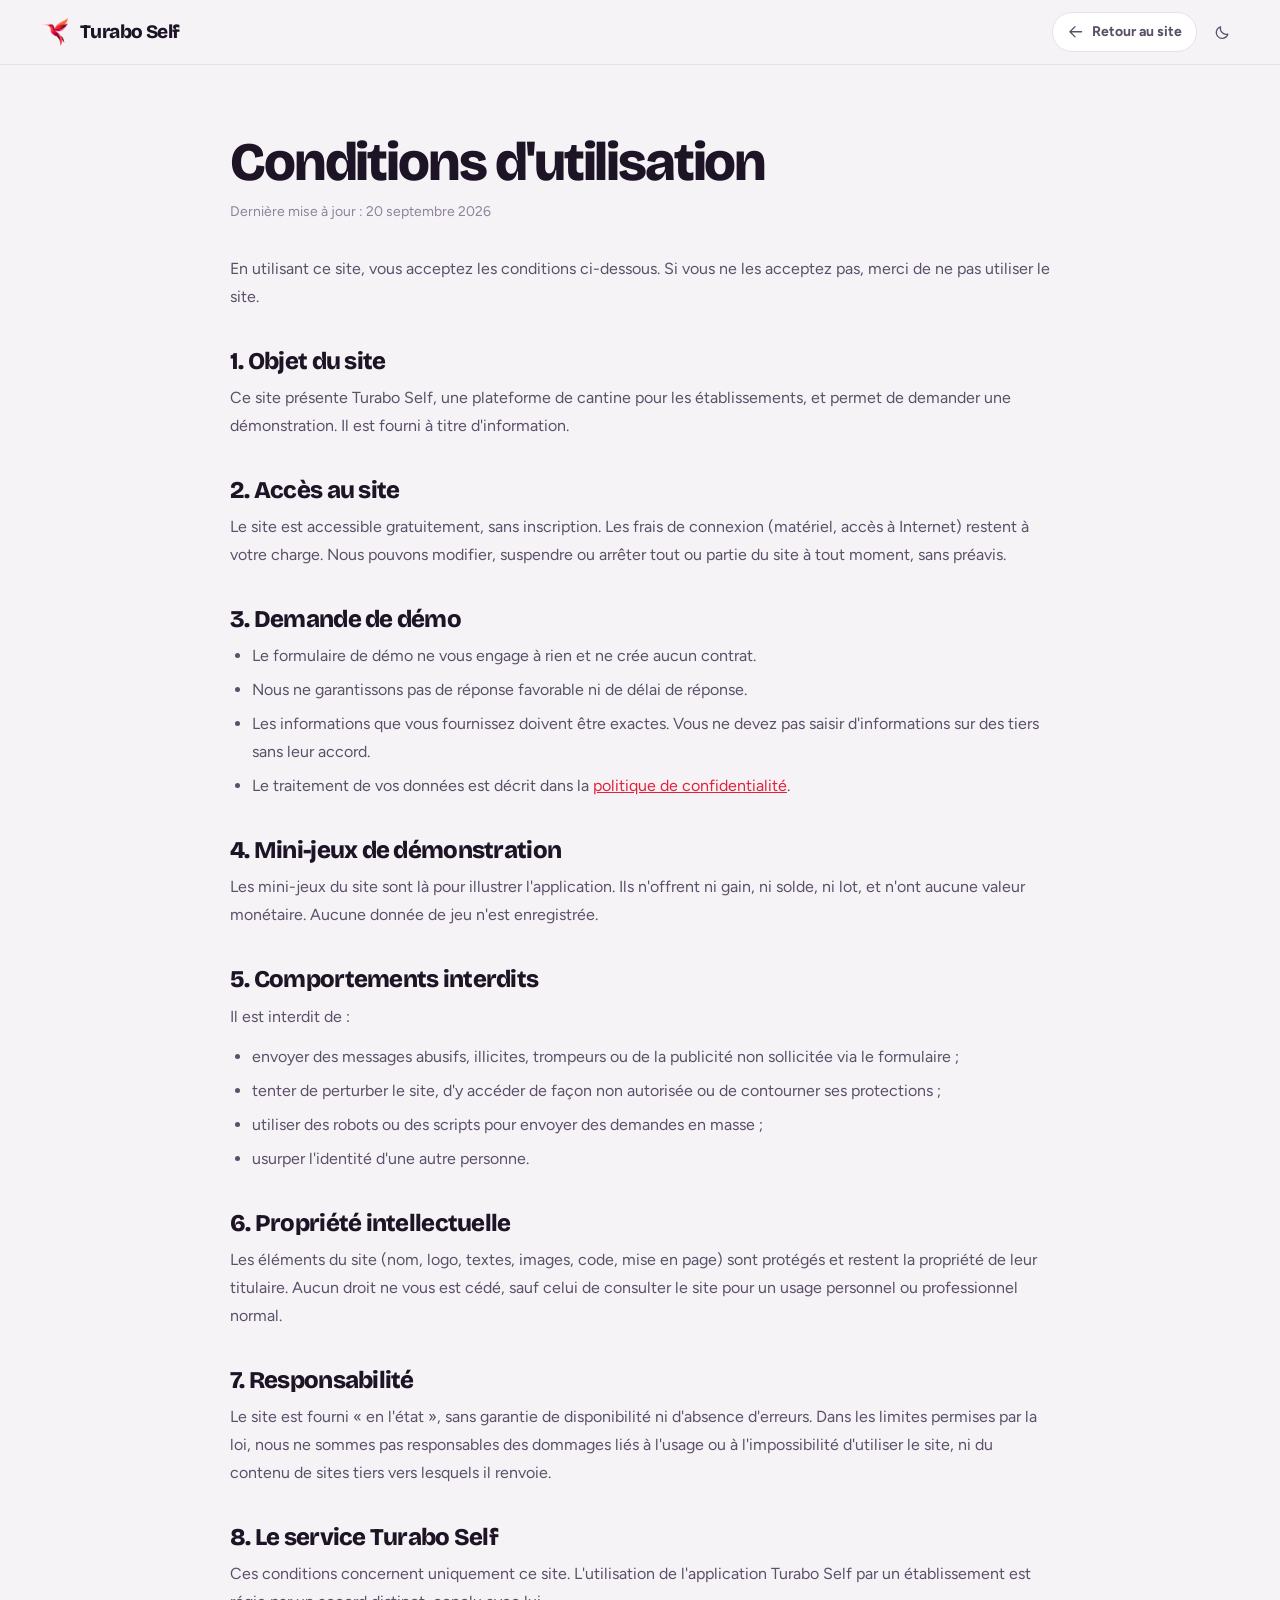
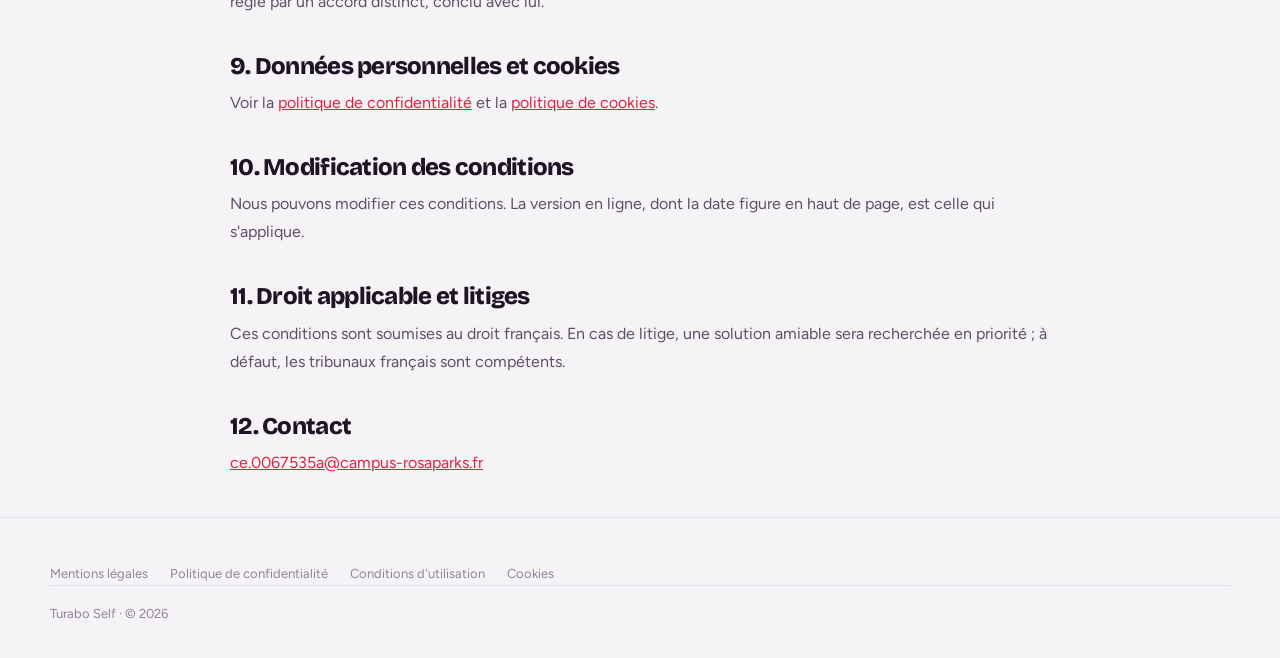
==== conditions.html @ 1bed04ee "Add files via upload" ====
<!DOCTYPE html>
<html lang="fr">
<head>
  <meta charset="UTF-8" />
  <meta name="viewport" content="width=device-width, initial-scale=1.0" />
  <title>Conditions d'utilisation — Turabo Self</title>
  <meta name="description" content="Conditions d'utilisation du site Turabo Self." />
  <meta name="robots" content="noindex,follow" />
  <link rel="icon" href="favicon.ico" sizes="any" />
  <link rel="icon" type="image/png" sizes="32x32" href="icon-32.png" />
  <link rel="apple-touch-icon" sizes="180x180" href="apple-touch-icon.png" />
  <link rel="stylesheet" href="style.css" />
  <script>try{if(localStorage.getItem("turabo-site-theme")==="dark")document.documentElement.setAttribute("data-theme","dark")}catch(e){}</script>
</head>
<body>
<svg width="0" height="0" style="position:absolute" aria-hidden="true"><defs>
  <symbol id="i-arrow" viewBox="0 0 24 24"><path d="M4 12h16M13 5l7 7-7 7"/></symbol>
  <symbol id="i-sun" viewBox="0 0 24 24"><circle cx="12" cy="12" r="4"/><path d="M12 2.5v2.2M12 19.3v2.2M4.9 4.9l1.6 1.6M17.5 17.5l1.6 1.6M2.5 12h2.2M19.3 12h2.2M4.9 19.1l1.6-1.6M17.5 6.5l1.6-1.6"/></symbol>
  <symbol id="i-moon" viewBox="0 0 24 24"><path d="M20 14.5A8.5 8.5 0 0 1 9.5 4a8.5 8.5 0 1 0 10.5 10.5Z"/></symbol>
</defs></svg>
<header class="legal-nav">
  <a class="nav-brand" href="index.html" aria-label="Turabo Self"><img src="logo.png" alt="" width="30" height="30" /><span>Turabo Self</span></a>
  <div class="nav-tools">
    <a class="back" href="index.html"><svg class="ic"><use href="#i-arrow"/></svg>Retour au site</a>
    <button class="icon-btn" id="theme" type="button" aria-label="Thème"><svg class="ic"><use href="#i-moon"/></svg></button>
  </div>
</header>
<main class="legal">
<h1>Conditions d'utilisation</h1>
<p class="upd">Dernière mise à jour : 20 septembre 2026</p>

<p>En utilisant ce site, vous acceptez les conditions ci-dessous. Si vous ne les acceptez pas, merci de ne pas utiliser le site.</p>

<h2>1. Objet du site</h2>
<p>Ce site présente Turabo Self, une plateforme de cantine pour les établissements, et permet de demander une démonstration. Il est fourni à titre d'information.</p>

<h2>2. Accès au site</h2>
<p>Le site est accessible gratuitement, sans inscription. Les frais de connexion (matériel, accès à Internet) restent à votre charge. Nous pouvons modifier, suspendre ou arrêter tout ou partie du site à tout moment, sans préavis.</p>

<h2>3. Demande de démo</h2>
<ul>
  <li>Le formulaire de démo ne vous engage à rien et ne crée aucun contrat.</li>
  <li>Nous ne garantissons pas de réponse favorable ni de délai de réponse.</li>
  <li>Les informations que vous fournissez doivent être exactes. Vous ne devez pas saisir d'informations sur des tiers sans leur accord.</li>
  <li>Le traitement de vos données est décrit dans la <a href="confidentialite.html">politique de confidentialité</a>.</li>
</ul>

<h2>4. Mini-jeux de démonstration</h2>
<p>Les mini-jeux du site sont là pour illustrer l'application. Ils n'offrent ni gain, ni solde, ni lot, et n'ont aucune valeur monétaire. Aucune donnée de jeu n'est enregistrée.</p>

<h2>5. Comportements interdits</h2>
<p>Il est interdit de :</p>
<ul>
  <li>envoyer des messages abusifs, illicites, trompeurs ou de la publicité non sollicitée via le formulaire ;</li>
  <li>tenter de perturber le site, d'y accéder de façon non autorisée ou de contourner ses protections ;</li>
  <li>utiliser des robots ou des scripts pour envoyer des demandes en masse ;</li>
  <li>usurper l'identité d'une autre personne.</li>
</ul>

<h2>6. Propriété intellectuelle</h2>
<p>Les éléments du site (nom, logo, textes, images, code, mise en page) sont protégés et restent la propriété de leur titulaire. Aucun droit ne vous est cédé, sauf celui de consulter le site pour un usage personnel ou professionnel normal.</p>

<h2>7. Responsabilité</h2>
<p>Le site est fourni « en l'état », sans garantie de disponibilité ni d'absence d'erreurs. Dans les limites permises par la loi, nous ne sommes pas responsables des dommages liés à l'usage ou à l'impossibilité d'utiliser le site, ni du contenu de sites tiers vers lesquels il renvoie.</p>

<h2>8. Le service Turabo Self</h2>
<p>Ces conditions concernent uniquement ce site. L'utilisation de l'application Turabo Self par un établissement est régie par un accord distinct, conclu avec lui.</p>

<h2>9. Données personnelles et cookies</h2>
<p>Voir la <a href="confidentialite.html">politique de confidentialité</a> et la <a href="cookies.html">politique de cookies</a>.</p>

<h2>10. Modification des conditions</h2>
<p>Nous pouvons modifier ces conditions. La version en ligne, dont la date figure en haut de page, est celle qui s'applique.</p>

<h2>11. Droit applicable et litiges</h2>
<p>Ces conditions sont soumises au droit français. En cas de litige, une solution amiable sera recherchée en priorité ; à défaut, les tribunaux français sont compétents.</p>

<h2>12. Contact</h2>
<p><a href="mailto:ce.0067535a@campus-rosaparks.fr">ce.0067535a@campus-rosaparks.fr</a></p>

</main>
<footer class="footer">
  <div class="wrap">
    <nav class="foot-legal" aria-label="Informations légales">
      <a href="mentions-legales.html">Mentions légales</a>
      <a href="confidentialite.html">Politique de confidentialité</a>
      <a href="conditions.html">Conditions d'utilisation</a>
      <a href="cookies.html">Cookies</a>
    </nav>
    <p class="foot-note">Turabo Self · © 2026</p>
  </div>
</footer>
<script src="legal.js"></script>
</body>
</html>
---- style.css ----
/* Turabo Self — site de présentation.
   Même univers que l'application : colibri, plumes translucides, cartes « plume ». */
@import url('https://fonts.googleapis.com/css2?family=Bricolage+Grotesque:opsz,wght@12..96,500;12..96,700;12..96,800&family=Figtree:wght@400;500;600;700&display=swap');

:root {
  color-scheme: light;
  --bg: #F6F3F7; --surface: #FFFFFF; --surface-2: #FAF6FB;
  --ink: #1D1426; --ink-2: #5B5068; --muted: #8E839B; --line: #E7E0EC;
  --primary: #E4213B; --primary-soft: rgba(228, 33, 59, .09); --primary-glow: rgba(228, 33, 59, .28); --coral: #FF7A59;
  --mint: #0C8F76;
  --wing: linear-gradient(135deg, #FF7A59 0%, #E4213B 58%, #B3132B 100%);
  --shadow-sm: 0 1px 2px rgba(40, 20, 60, .06), 0 6px 18px rgba(40, 20, 60, .07);
  --shadow-md: 0 14px 36px rgba(40, 20, 60, .13);
  --shadow-lg: 0 30px 70px rgba(60, 20, 50, .24);
  --leaf: 30px 9px 30px 9px;
  --f-display: 'Bricolage Grotesque', 'Figtree', system-ui, sans-serif;
  --f-body: 'Figtree', system-ui, -apple-system, 'Segoe UI', sans-serif;
  --ease: cubic-bezier(.2, .9, .25, 1); --spring: cubic-bezier(.3, 1.4, .5, 1);
}
:root[data-theme="dark"] {
  color-scheme: dark;
  --bg: #130E19; --surface: #1D1626; --surface-2: #251C30;
  --ink: #F5EFF8; --ink-2: #C4B6D0; --muted: #8B7D99; --line: #33283F;
  --primary: #FF4761; --primary-soft: rgba(255, 71, 97, .14); --primary-glow: rgba(255, 71, 97, .38);
  --mint: #3DDBB8;
  --shadow-sm: 0 1px 2px rgba(0, 0, 0, .4), 0 6px 18px rgba(0, 0, 0, .3);
  --shadow-md: 0 14px 36px rgba(0, 0, 0, .45); --shadow-lg: 0 30px 70px rgba(0, 0, 0, .6);
}

* { box-sizing: border-box; }
html { scroll-behavior: smooth; scroll-padding-top: 90px; }
body { margin: 0; font-family: var(--f-body); color: var(--ink); background: var(--bg); line-height: 1.6; -webkit-font-smoothing: antialiased; overflow-x: hidden; transition: background .3s, color .3s; }
h1, h2, h3 { font-family: var(--f-display); margin: 0; letter-spacing: -0.03em; line-height: 1.05; }
p { margin: 0; }
a { color: inherit; text-decoration: none; }
img { max-width: 100%; display: block; }
ul, ol { list-style: none; margin: 0; padding: 0; }
button { font-family: inherit; }
:focus-visible { outline: 2px solid var(--primary); outline-offset: 3px; }
.ic { width: 1.25em; height: 1.25em; fill: none; stroke: currentColor; stroke-width: 1.8; stroke-linecap: round; stroke-linejoin: round; flex: none; }
.wrap { width: min(1180px, 100% - 40px); margin-inline: auto; }
::selection { background: var(--primary-soft); }

/* Boutons */
.btn { display: inline-flex; align-items: center; justify-content: center; gap: 9px; border: 1px solid transparent; border-radius: 999px; padding: 12px 22px; font-weight: 700; font-size: 15px; cursor: pointer; transition: transform .2s var(--ease), box-shadow .2s, background .2s; }
.btn:active { transform: scale(.96); }
.btn-primary { background: var(--wing); color: #fff; box-shadow: 0 8px 22px var(--primary-glow); }
.btn-primary:hover { transform: translateY(-2px); box-shadow: 0 14px 30px var(--primary-glow); }
.btn-primary .ic, .btn-light .ic { transition: transform .25s var(--ease); }
.btn-primary:hover .ic, .btn-light:hover .ic { transform: translateX(4px); }
.btn-ghost { background: var(--surface); border-color: var(--line); color: var(--ink); }
.btn-ghost:hover { border-color: var(--primary); color: var(--primary); transform: translateY(-2px); }
.btn-light { background: #fff; color: #B3132B; box-shadow: 0 10px 26px rgba(0, 0, 0, .2); }
.btn-light:hover { transform: translateY(-2px); }
.btn-sm { padding: 9px 16px; font-size: 13.5px; } .btn-lg { padding: 15px 28px; font-size: 16px; }
.icon-btn { background: none; border: none; cursor: pointer; padding: 9px; border-radius: 14px; color: var(--ink-2); display: inline-grid; place-items: center; transition: background .15s, color .15s, transform .2s var(--ease); }
.icon-btn:hover { background: var(--primary-soft); color: var(--primary); }
.icon-btn:active { transform: scale(.9); }

/* Bouton de langue */
.lang-switch { position: relative; display: inline-grid; grid-template-columns: 1fr 1fr; background: var(--surface); border: 1px solid var(--line); border-radius: 999px; padding: 3px; }
.lang-switch button { position: relative; z-index: 1; background: none; border: none; cursor: pointer; padding: 6px 13px; border-radius: 999px; font-weight: 800; font-size: 12px; letter-spacing: .04em; color: var(--ink-2); transition: color .25s; }
.lang-switch button[aria-pressed="true"] { color: #fff; }
.lang-ink { position: absolute; top: 3px; bottom: 3px; left: 3px; width: calc(50% - 3px); border-radius: 999px; background: var(--wing); box-shadow: 0 3px 10px var(--primary-glow); transition: transform .4s var(--spring); }
.lang-switch[data-cur="en"] .lang-ink { transform: translateX(100%); }

/* Navigation */
.nav { position: fixed; z-index: 100; top: 14px; left: 50%; transform: translateX(-50%); width: min(1180px, 100% - 24px); display: flex; align-items: center; justify-content: space-between; gap: 14px; padding: 8px 10px 8px 16px; border-radius: 999px; background: color-mix(in srgb, var(--surface) 78%, transparent); backdrop-filter: blur(16px); -webkit-backdrop-filter: blur(16px); border: 1px solid var(--line); box-shadow: var(--shadow-sm); transition: box-shadow .3s, background .3s; }
.nav.scrolled { box-shadow: var(--shadow-md); background: color-mix(in srgb, var(--surface) 92%, transparent); }
.nav-brand { white-space: nowrap; display: flex; align-items: center; gap: 10px; font-family: var(--f-display); font-weight: 800; font-size: 19px; letter-spacing: -0.03em; }
.nav-brand img { transition: transform .5s var(--spring); }
.nav-brand:hover img { transform: rotate(-12deg) scale(1.1); }
.nav-links { display: flex; gap: 4px; }
.nav-links a { padding: 8px 14px; border-radius: 999px; font-weight: 600; font-size: 14px; color: var(--ink-2); transition: background .2s, color .2s; }
.nav-links a:hover, .nav-links a.on { background: var(--primary-soft); color: var(--primary); }
.nav-tools { display: flex; align-items: center; gap: 8px; }
.burger { display: none; width: 40px; height: 40px; position: relative; }
.burger span { position: absolute; left: 11px; right: 11px; height: 2px; border-radius: 2px; background: currentColor; transition: transform .3s var(--ease), top .3s; }
.burger span:first-child { top: 16px; } .burger span:last-child { top: 23px; }
.burger[aria-expanded="true"] span:first-child { top: 19px; transform: rotate(45deg); }
.burger[aria-expanded="true"] span:last-child { top: 19px; transform: rotate(-45deg); }

/* Décor : plumes qui dérivent */
.bg { position: absolute; inset: 0; overflow: hidden; pointer-events: none; }
.facet { position: absolute; border-radius: 100% 0 100% 0; opacity: .5; mix-blend-mode: multiply; background: linear-gradient(135deg, var(--c1), var(--c2)); translate: calc(var(--mx, 0) * var(--px, 10) * 1px) calc(var(--my, 0) * var(--py, 10) * 1px); transition: translate .8s var(--ease); animation: drift var(--t, 16s) ease-in-out infinite alternate; }
:root[data-theme="dark"] .facet { mix-blend-mode: screen; opacity: .2; }
.f1 { --c1: #FF9E8A; --c2: #FF5A5A; --px: -26; --py: -14; --t: 17s; width: 46vmax; height: 22vmax; left: -10vmax; top: -6vmax; rotate: 18deg; }
.f2 { --c1: #FFC2B8; --c2: #FF7A59; --px: 34; --py: 18; --t: 21s; width: 36vmax; height: 16vmax; right: -4vmax; top: 6vmax; rotate: -28deg; }
.f3 { --c1: #FF6B7F; --c2: #E4213B; --px: -18; --py: 26; --t: 14s; width: 32vmax; height: 14vmax; left: 8vmax; bottom: -6vmax; rotate: -12deg; }
.f4 { --c1: #E7B8F5; --c2: #FF9E8A; --px: 22; --py: -22; --t: 19s; width: 28vmax; height: 13vmax; right: -6vmax; bottom: 2vmax; rotate: 32deg; }
@keyframes drift { from { transform: translate(0, 0) scale(1); } to { transform: translate(3vmax, -2vmax) scale(1.08); } }

/* Accueil */
.hero { position: relative; min-height: 100vh; min-height: 100dvh; display: flex; align-items: center; padding: 110px 0 70px; background: linear-gradient(120deg, #FFE1DC 0%, #FFF4F1 42%, #F1E4F8 100%); overflow: hidden; }
:root[data-theme="dark"] .hero { background: linear-gradient(120deg, #2C1022 0%, #1B1126 55%, #150F22 100%); }
.hero-grid { position: relative; display: grid; grid-template-columns: minmax(0, 1.05fr) minmax(0, .95fr); align-items: center; gap: 30px; }
.pill { display: inline-flex; align-items: center; gap: 8px; padding: 7px 15px 7px 12px; border-radius: 999px; background: var(--surface); border: 1px solid var(--line); font-weight: 700; font-size: 13px; color: var(--primary); box-shadow: var(--shadow-sm); animation: rise .8s .1s var(--ease) both; }
.hero-title { font-size: clamp(44px, 6.4vw, 100px); font-weight: 800; letter-spacing: -0.05em; line-height: .93; margin: 22px 0 22px; }
.hero-title .line { display: block; overflow: hidden; padding-bottom: .08em; }
.hero-title .line > span { display: inline-block; animation: up 1s var(--ease) both; }
.hero-title .line:nth-child(1) > span { animation-delay: .25s; } .hero-title .line:nth-child(2) > span { animation-delay: .4s; background: var(--wing); -webkit-background-clip: text; background-clip: text; color: transparent; }
@keyframes up { from { transform: translateY(112%) rotate(4deg); } to { transform: none; } }
.hero-lead { max-width: 34em; font-size: clamp(16px, 1.5vw, 19px); color: var(--ink-2); animation: rise .8s .7s var(--ease) both; }
.hero-cta { display: flex; flex-wrap: wrap; gap: 12px; margin-top: 30px; animation: rise .8s .85s var(--ease) both; }
.hero-chips { display: flex; flex-wrap: wrap; gap: 10px 20px; margin-top: 30px; font-size: 13.5px; font-weight: 600; color: var(--ink-2); animation: rise .8s 1s var(--ease) both; }
.hero-chips li { display: inline-flex; align-items: center; gap: 8px; } .hero-chips .ic { color: var(--primary); }
@keyframes rise { from { opacity: 0; transform: translateY(18px); } to { opacity: 1; transform: none; } }

.hero-art { position: relative; aspect-ratio: 1; width: min(100%, 620px); justify-self: center; }
.birdbox { position: absolute; inset: 0; cursor: pointer; }
.par { position: absolute; inset: 0; translate: calc(var(--mx, 0) * 26px) calc(var(--my, 0) * 20px); rotate: calc(var(--mx, 0) * 4deg); transition: translate .28s ease-out, rotate .28s ease-out; }
.par.ghost { opacity: .2; filter: blur(1.5px); } .par.g1 { scale: 1.05; transition-duration: .7s; } .par.g2 { scale: 1.11; transition-duration: 1.2s; opacity: .12; filter: blur(3px); }
.par img { width: 100%; height: 100%; object-fit: contain; user-select: none; animation: birdIn 1.1s .2s var(--ease) both, hover 6s 1.4s ease-in-out infinite; }
.par.g1 img { animation-delay: .32s, 1.5s; } .par.g2 img { animation-delay: .44s, 1.6s; }
.birdbox.flap { animation: flap .8s var(--spring); }
:root[data-theme="dark"] .birdbox::before { content: ""; position: absolute; inset: 0; border-radius: 50%; background: radial-gradient(circle, rgba(255, 110, 120, .3) 0%, rgba(255, 110, 120, .1) 45%, transparent 70%); }
@keyframes birdIn { from { opacity: 0; transform: translate(-14%, 10%) rotate(-10deg) scale(.86); } to { opacity: 1; transform: none; } }
@keyframes hover { 0%, 100% { transform: translateY(0) rotate(0); } 50% { transform: translateY(-2.2%) rotate(-1.6deg); } }
@keyframes flap { 0% { transform: none; } 20% { transform: rotate(-9deg) scale(1.06, .94); } 45% { transform: rotate(6deg) scale(.95, 1.06); } 70% { transform: rotate(-3deg) scale(1.02); } 100% { transform: none; } }

.menu-card { position: absolute; left: -4%; bottom: 3%; width: min(250px, 58%); padding: 18px 20px; background: var(--surface); border: 1px solid var(--line); border-radius: var(--leaf); box-shadow: var(--shadow-lg); rotate: -3deg; animation: cardIn 1s 1s var(--spring) both, floaty 7s 2s ease-in-out infinite; }
@keyframes cardIn { from { opacity: 0; transform: translateY(40px) rotate(6deg); } to { opacity: 1; transform: none; } }
@keyframes floaty { 0%, 100% { translate: 0 0; } 50% { translate: 0 -10px; } }
.mc-head { display: flex; align-items: center; justify-content: space-between; margin-bottom: 8px; }
.mc-tag { font-size: 10.5px; font-weight: 800; text-transform: uppercase; letter-spacing: .06em; color: var(--muted); }
.mc-head b { font-family: var(--f-display); color: var(--primary); }
.mc-row { display: flex; align-items: center; gap: 10px; padding: 7px 0; font-size: 14px; font-weight: 600; border-bottom: 1px dashed var(--line); }
.mc-row .ic { color: var(--coral); }
.mc-foot { display: flex; align-items: center; justify-content: space-between; padding-top: 12px; }
.mc-foot b { font-family: var(--f-display); font-size: 20px; }
.mc-btn { display: inline-flex; align-items: center; gap: 6px; padding: 5px 13px; border: 2px solid var(--primary); color: var(--primary); border-radius: 999px; font-weight: 800; font-size: 12px; transition: transform .2s var(--ease), background .3s, color .3s, border-color .3s; }
.mc-btn .ic { display: none; }
.mc-btn.press { transform: scale(.88); background: var(--primary-soft); }
.mc-btn.done { border-color: var(--mint); color: var(--mint); border-radius: 8px; rotate: 6deg; animation: stamp .55s var(--spring) both; }
.mc-btn.done .ic { display: block; }
@keyframes stamp { from { opacity: .3; scale: 1.9; rotate: -14deg; } to { opacity: 1; scale: 1; rotate: 6deg; } }
.mc-row.in { animation: rowIn .5s var(--ease) both; } .mc-row.out { animation: rowOut .4s var(--ease) both; }
@keyframes rowIn { from { opacity: 0; transform: translateX(-16px); } to { opacity: 1; transform: none; } }
@keyframes rowOut { to { opacity: 0; transform: translateX(16px); } }
.scroll-hint { position: absolute; left: 50%; bottom: 22px; translate: -50% 0; width: 26px; height: 42px; border: 2px solid var(--ink-2); border-radius: 14px; opacity: .55; }
.scroll-hint i { position: absolute; left: 50%; top: 8px; width: 4px; height: 8px; margin-left: -2px; border-radius: 3px; background: var(--ink-2); animation: wheel 1.8s infinite; }
@keyframes wheel { 0% { opacity: 0; transform: translateY(0); } 30% { opacity: 1; } 100% { opacity: 0; transform: translateY(14px); } }

/* Bandeau défilant */
.marquee { overflow: hidden; background: var(--ink); color: var(--bg); padding: 16px 0; transform: rotate(-1deg); margin: -14px -10px 0; position: relative; z-index: 2; }
.marquee-track { display: flex; align-items: center; gap: 34px; width: max-content; animation: scroll 34s linear infinite; }
.marquee-track span { font-family: var(--f-display); font-weight: 800; font-size: clamp(22px, 3vw, 34px); letter-spacing: -0.02em; white-space: nowrap; }
.marquee-track img { width: 26px; height: 26px; }
@keyframes scroll { to { transform: translateX(-50%); } }

/* Sections */
.section { padding: clamp(70px, 10vw, 130px) 0; position: relative; }
.section.tight { padding: clamp(30px, 5vw, 60px) 0; }
.h2 { font-size: clamp(32px, 4.6vw, 58px); font-weight: 800; letter-spacing: -0.04em; }
.head { max-width: 640px; margin: 0 auto clamp(36px, 5vw, 60px); text-align: center; }
.head.left { margin-left: 0; text-align: left; }
.sub { margin-top: 14px; color: var(--ink-2); font-size: 17px; }
.card { background: var(--surface); border: 1px solid var(--line); border-radius: var(--leaf); box-shadow: var(--shadow-sm); padding: 24px; transition: transform .35s var(--spring), box-shadow .35s, border-color .35s; }
.card:hover { transform: translateY(-6px) rotate(-.6deg); box-shadow: var(--shadow-md); border-color: color-mix(in srgb, var(--primary) 40%, var(--line)); }
.card h3 { font-size: 21px; margin: 16px 0 8px; } .card p { color: var(--ink-2); font-size: 15px; }
.tile { width: 54px; height: 54px; display: grid; place-items: center; border-radius: 18px 6px 18px 6px; background: var(--primary-soft); color: var(--primary); transition: transform .4s var(--spring), background .3s, color .3s; }
.tile .ic { width: 26px; height: 26px; }
.card:hover .tile, .step:hover .tile { transform: rotate(-10deg) scale(1.1); background: var(--wing); color: #fff; }

/* Apparition au défilement */
.rv { opacity: 0; transform: translateY(28px); transition: opacity .8s var(--ease) var(--d, 0s), transform .8s var(--ease) var(--d, 0s), box-shadow .35s, border-color .35s; }
.rv.in { opacity: 1; transform: none; }
.card.rv.in:hover { transform: translateY(-6px) rotate(-.6deg); transition-delay: 0s; }

.about-grid { display: grid; grid-template-columns: 1.1fr .9fr; gap: clamp(30px, 6vw, 80px); align-items: center; }
.about-text .big { font-family: var(--f-display); font-size: clamp(20px, 2.3vw, 27px); line-height: 1.35; letter-spacing: -0.02em; margin: 22px 0 18px; }
.about-text p:last-child { color: var(--ink-2); font-size: 17px; }
.values { display: grid; gap: 16px; }
.values .card { display: grid; grid-template-columns: auto 1fr; column-gap: 18px; align-items: center; }
.values .card .tile { grid-row: span 2; } .values .card h3 { margin: 0 0 4px; }

.stats { display: grid; grid-template-columns: repeat(4, 1fr); gap: 16px; }
.stat { padding: 26px 22px; text-align: center; background: var(--surface); border: 1px solid var(--line); border-radius: var(--leaf); box-shadow: var(--shadow-sm); }
.num { display: block; font-family: var(--f-display); font-size: clamp(38px, 5vw, 64px); font-weight: 800; line-height: 1; letter-spacing: -0.04em; background: var(--wing); -webkit-background-clip: text; background-clip: text; color: transparent; }
.stat span { display: block; margin-top: 10px; font-size: 14px; color: var(--ink-2); }

.roles { display: grid; grid-template-columns: repeat(4, 1fr); gap: 16px; }

.how { background: var(--surface); border-block: 1px solid var(--line); }
.steps { display: grid; grid-template-columns: repeat(4, 1fr); gap: 22px; position: relative; counter-reset: s; }
.steps::before { content: ""; position: absolute; left: 6%; right: 6%; top: 34px; border-top: 2px dashed var(--line); }
.step { position: relative; text-align: center; }
.step .tile { margin: 0 auto; width: 68px; height: 68px; position: relative; background: var(--surface); border: 2px solid var(--line); border-radius: 24px 8px 24px 8px; }
.step .n { position: absolute; top: -10px; left: calc(50% + 22px); z-index: 2; width: 26px; height: 26px; display: grid; place-items: center; border-radius: 50%; background: var(--wing); color: #fff; font-weight: 800; font-size: 13px; box-shadow: 0 4px 10px var(--primary-glow); }
.step h3 { font-size: 20px; margin: 18px 0 8px; } .step p { color: var(--ink-2); font-size: 15px; max-width: 24ch; margin-inline: auto; }

.games { display: grid; grid-template-columns: 1.2fr .8fr; gap: 30px; align-items: center; padding: clamp(28px, 5vw, 56px); border-radius: 44px 14px 44px 14px; background: var(--wing); color: #fff; box-shadow: 0 30px 70px var(--primary-glow); position: relative; overflow: hidden; }
.games::after { content: ""; position: absolute; right: -80px; top: -80px; width: 320px; height: 320px; border-radius: 100% 0 100% 0; background: rgba(255, 255, 255, .12); rotate: 20deg; }
.games .h2 { color: #fff; margin-bottom: 14px; } .games p { max-width: 32em; margin-bottom: 24px; opacity: .95; font-size: 17px; }
.games-tiles { display: grid; grid-template-columns: repeat(3, 1fr); gap: 12px; position: relative; z-index: 1; }
.gt { display: grid; justify-items: center; gap: 10px; padding: 20px 8px; border-radius: 22px 8px 22px 8px; background: rgba(255, 255, 255, .18); backdrop-filter: blur(6px); text-align: center; font-size: 14px; transition: transform .35s var(--spring), background .3s; }
.gt:hover { transform: translateY(-8px) rotate(-3deg); background: rgba(255, 255, 255, .3); }
.gt .ic { width: 32px; height: 32px; }

.gallery { display: grid; grid-template-columns: repeat(3, 1fr); grid-template-rows: repeat(6, 110px); gap: 14px; }
.shot { position: relative; margin: 0; overflow: hidden; border-radius: var(--leaf); background: var(--surface-2); border: 1px solid var(--line); box-shadow: var(--shadow-sm); cursor: zoom-in; }
.s1 { grid-column: 1; grid-row: 1 / span 4; } .s4 { grid-column: 1; grid-row: 5 / span 2; }
.s2 { grid-column: 2; grid-row: 1 / span 2; } .s5 { grid-column: 2; grid-row: 3 / span 4; }
.s3 { grid-column: 3; grid-row: 1 / span 3; } .s6 { grid-column: 3; grid-row: 4 / span 3; }
.shot img { position: absolute; inset: 0; width: 100%; height: 100%; object-fit: cover; transition: transform .8s var(--ease); }
.shot:hover img { transform: scale(1.07); }
.shot figcaption { position: absolute; left: 12px; bottom: 12px; z-index: 2; padding: 6px 14px; border-radius: 999px; background: color-mix(in srgb, var(--surface) 88%, transparent); backdrop-filter: blur(8px); font-weight: 700; font-size: 13px; }
.shot .ph { position: absolute; inset: 0; display: none; place-content: center; justify-items: center; gap: 8px; text-align: center; padding: 20px; color: var(--muted); font-size: 12.5px; background: repeating-linear-gradient(135deg, var(--surface-2) 0 14px, color-mix(in srgb, var(--primary) 5%, var(--surface-2)) 14px 28px); }
.shot.empty .ph { display: grid; } .shot.empty { cursor: default; }
.shot .ph .ic { width: 34px; height: 34px; color: var(--primary); opacity: .55; }
.shot .ph code { font-size: 11.5px; background: var(--surface); padding: 2px 8px; border-radius: 6px; border: 1px solid var(--line); }

.faq-wrap { display: grid; grid-template-columns: .8fr 1.2fr; gap: clamp(30px, 6vw, 80px); align-items: start; }
.faq { display: grid; gap: 12px; }
.faq details { background: var(--surface); border: 1px solid var(--line); border-radius: 22px 8px 22px 8px; padding: 0 22px; transition: border-color .3s, box-shadow .3s; }
.faq details[open] { border-color: var(--primary); box-shadow: 0 10px 28px var(--primary-glow); }
.faq summary { display: flex; align-items: center; justify-content: space-between; gap: 14px; padding: 19px 0; cursor: pointer; font-weight: 700; font-size: 16px; list-style: none; }
.faq summary::-webkit-details-marker { display: none; }
.faq summary .ic { color: var(--primary); transition: transform .35s var(--spring); }
.faq details[open] summary .ic { transform: rotate(135deg); }
.faq details p { padding-bottom: 20px; color: var(--ink-2); font-size: 15.5px; animation: rise .4s var(--ease); }

.final { position: relative; display: grid; grid-template-columns: auto 1fr; gap: clamp(20px, 4vw, 50px); align-items: center; padding: clamp(28px, 5vw, 56px); border-radius: 44px 14px 44px 14px; background: var(--ink); color: var(--bg); overflow: hidden; }
.final::before { content: ""; position: absolute; inset: -40% -10% auto auto; width: 60%; height: 140%; background: radial-gradient(circle, rgba(255, 71, 97, .35), transparent 65%); }
.final-bird { width: clamp(120px, 18vw, 220px); position: relative; animation: hover 6s ease-in-out infinite; }
.final .h2 { color: var(--bg); margin-bottom: 10px; } .final p { margin-bottom: 22px; opacity: .8; font-size: 17px; position: relative; } .final > div { position: relative; }

.footer { padding: 46px 0 34px; border-top: 1px solid var(--line); margin-top: 40px; }
.foot-grid { display: grid; grid-template-columns: 1fr auto; gap: 24px 40px; align-items: center; }
.foot-brand { display: flex; align-items: center; gap: 14px; } .foot-brand b { font-family: var(--f-display); font-size: 20px; } .foot-brand p { color: var(--muted); font-size: 14px; }
.foot-links { display: flex; flex-wrap: wrap; gap: 6px 22px; font-weight: 600; font-size: 14px; color: var(--ink-2); } .foot-links a:hover { color: var(--primary); }
.foot-note { grid-column: 1 / -1; color: var(--muted); font-size: 13px; padding-top: 18px; border-top: 1px solid var(--line); }

.lightbox { position: fixed; inset: 0; z-index: 300; display: grid; place-content: center; justify-items: center; gap: 12px; padding: 24px; background: rgba(15, 8, 22, .88); backdrop-filter: blur(6px); animation: fade .25s both; }
.lightbox[hidden] { display: none; }
.lightbox img { max-width: min(94vw, 1100px); max-height: 80vh; border-radius: 22px 8px 22px 8px; box-shadow: var(--shadow-lg); animation: pop .4s var(--spring); }
.lightbox p { color: #fff; font-weight: 600; }
.lb-close { position: absolute; top: 18px; right: 22px; width: 46px; height: 46px; border-radius: 50%; border: none; background: rgba(255, 255, 255, .15); color: #fff; font-size: 28px; cursor: pointer; }
@keyframes fade { from { opacity: 0; } } @keyframes pop { from { opacity: 0; transform: scale(.9); } }

/* Mobile */
@media (max-width: 980px) {
  .hero-grid { grid-template-columns: 1fr; text-align: left; }
  .hero-art { width: min(86%, 460px); margin-top: 10px; }
  .about-grid, .faq-wrap, .games { grid-template-columns: 1fr; }
  .stats, .roles, .steps { grid-template-columns: repeat(2, 1fr); }
  .steps::before { display: none; }
  .nav-links { position: absolute; top: calc(100% + 8px); left: 0; right: 0; flex-direction: column; padding: 10px; background: var(--surface); border: 1px solid var(--line); border-radius: 26px 10px 26px 10px; box-shadow: var(--shadow-lg); opacity: 0; pointer-events: none; transform: translateY(-8px) scale(.97); transition: opacity .25s, transform .3s var(--ease); }
  .nav-links.open { opacity: 1; pointer-events: auto; transform: none; }
  .nav-links a { padding: 13px 16px; }
  .burger { display: inline-grid; } .nav-cta { display: none; }
  .gallery { grid-template-rows: repeat(6, 80px); gap: 10px; }
}
@media (max-width: 640px) {
  .hero { padding-top: 124px; }
  .nav-brand { font-size: 17px; gap: 8px; } .nav-brand img { width: 30px; height: 30px; } .nav-tools { gap: 4px; } .lang-switch button { padding: 6px 10px; }
  .stats, .roles, .steps { grid-template-columns: 1fr; }
  .gallery { grid-template-columns: repeat(2, 1fr); grid-template-rows: none; grid-auto-rows: 150px; }
  .s1, .s2, .s3, .s4, .s5, .s6 { grid-column: auto; grid-row: auto; }
  .s1 { grid-column: 1 / -1; grid-row: span 2; }
  .foot-grid { grid-template-columns: 1fr; }
  .menu-card { left: 0; bottom: -6%; }
  .games-tiles { grid-template-columns: repeat(3, 1fr); }
  .final { grid-template-columns: 1fr; text-align: center; justify-items: center; }
}
@media (prefers-reduced-motion: reduce) {
  html { scroll-behavior: auto; }
  *, *::before, *::after { animation-duration: .001ms !important; animation-iteration-count: 1 !important; transition-duration: .001ms !important; }
  .marquee-track, .facet { animation: none !important; } .rv { opacity: 1; transform: none; }
}


/* ============================ AJOUTS : animations ============================ */
.progress { position: fixed; z-index: 200; top: 0; left: 0; right: 0; height: 3px; background: var(--wing); transform-origin: left; transform: scaleX(0); }
.petal { position: fixed; z-index: 400; width: 11px; height: 17px; border-radius: 100% 0 100% 0; pointer-events: none; }
.marquee:hover .marquee-track { animation-play-state: paused; }

/* Titres mot par mot */
.h2 .w { display: inline-block; overflow: hidden; vertical-align: top; padding-bottom: .1em; margin-bottom: -.1em; }
.h2 .w > span { display: inline-block; transform: translateY(108%) rotate(4deg); transition: transform .9s var(--ease) calc(var(--i, 0) * .07s + var(--d, 0s)); }
.rv.in .w > span, .final.in .w > span, .games.in .w > span { transform: none; }
.hero .h2 .w > span { transform: none; }

/* Ligne des étapes qui se dessine */
.steps::after { content: ""; position: absolute; left: 6%; right: 6%; top: 34px; height: 3px; border-radius: 3px; background: var(--wing); transform: scaleX(0); transform-origin: left; transition: transform 1.7s var(--ease) .3s; }
.steps.draw::after { transform: scaleX(1); }
.steps .step .tile { transition: transform .5s var(--spring), background .3s, color .3s, border-color .4s; }
.steps.draw .step:hover .tile { border-color: var(--primary); }
.step .n { transform: scale(0); transition: transform .5s var(--spring) calc(.4s + var(--d, 0s)); }
.steps.draw .n { transform: scale(1); }

/* Boutons-tuiles des jeux */
.gt { border: none; color: inherit; font: inherit; cursor: pointer; }
.gt .ic { transition: transform .4s var(--spring); } .gt:hover .ic { transform: scale(1.2) rotate(-8deg); }
.games-tiles .gt:nth-child(1) { animation: bob 5s ease-in-out infinite; } .games-tiles .gt:nth-child(2) { animation: bob 5s .8s ease-in-out infinite; } .games-tiles .gt:nth-child(3) { animation: bob 5s 1.6s ease-in-out infinite; }
@keyframes bob { 0%, 100% { translate: 0 0; } 50% { translate: 0 -7px; } }
.final::after { content: ""; position: absolute; left: -60px; bottom: -70px; width: 240px; height: 240px; border-radius: 100% 0 100% 0; background: rgba(255, 71, 97, .18); rotate: -20deg; animation: drift 12s ease-in-out infinite alternate; }

/* ============================ Fenêtres (formulaire + jeux) ============================ */
.modal { position: fixed; inset: 0; z-index: 300; display: grid; place-items: center; padding: 18px; background: rgba(15, 8, 22, .7); backdrop-filter: blur(6px); -webkit-backdrop-filter: blur(6px); opacity: 0; transition: opacity .22s; overflow-y: auto; }
.modal[hidden] { display: none; } .modal.show { opacity: 1; }
.modal-box { position: relative; width: min(520px, 100%); margin: auto; padding: clamp(24px, 4vw, 38px); background: var(--surface); border: 1px solid var(--line); border-radius: 36px 12px 36px 12px; box-shadow: var(--shadow-lg); transform: translateY(24px) scale(.95); transition: transform .45s var(--spring); }
.modal.show .modal-box { transform: none; } .modal-box.wide { width: min(600px, 100%); }
.modal-x { position: absolute; top: 14px; right: 16px; width: 40px; height: 40px; border: none; border-radius: 50%; background: var(--surface-2); color: var(--ink-2); font-size: 26px; line-height: 1; cursor: pointer; transition: transform .3s var(--spring), background .2s, color .2s; }
.modal-x:hover { transform: rotate(90deg); background: var(--primary-soft); color: var(--primary); }
.m-title { font-size: clamp(26px, 3.4vw, 34px); font-weight: 800; margin: 16px 0 6px; letter-spacing: -0.035em; }
.m-sub { color: var(--ink-2); font-size: 15px; margin-bottom: 20px; }
.f { display: grid; gap: 6px; margin-bottom: 14px; font-size: 13.5px; }
.f > span { font-weight: 700; color: var(--ink-2); }
.f input, .f textarea { width: 100%; font: inherit; font-size: 16px; color: var(--ink); background: var(--surface-2); border: 1.5px solid var(--line); border-radius: 14px; padding: 12px 14px; resize: vertical; transition: border-color .15s, box-shadow .15s, background .15s; }
.f input::placeholder, .f textarea::placeholder { color: var(--muted); }
.f input:focus, .f textarea:focus { outline: none; border-color: var(--primary); box-shadow: 0 0 0 4px var(--primary-soft); background: var(--surface); }
.f-row { display: grid; grid-template-columns: 1fr 1fr; gap: 12px; }
.hp { position: absolute; left: -9999px; width: 1px; height: 1px; opacity: 0; }
.f-err { padding: 11px 14px; margin-bottom: 14px; border-radius: 14px; background: var(--primary-soft); color: var(--primary); font-size: 13.5px; font-weight: 600; }
.f-err a { text-decoration: underline; word-break: break-all; }
.f-err.shake { animation: shake .35s; }
@keyframes shake { 25% { transform: translateX(-6px); } 75% { transform: translateX(6px); } }
.w100 { width: 100%; }
.f-note { margin-top: 14px; font-size: 12px; color: var(--muted); text-align: center; } .f-note a { color: var(--primary); text-decoration: underline; }
.done { text-align: center; padding: 14px 0 4px; }
.check { width: 84px; height: 84px; margin: 0 auto 6px; fill: none; stroke: var(--mint); stroke-width: 3; stroke-linecap: round; stroke-linejoin: round; }
.check circle { stroke-dasharray: 151; stroke-dashoffset: 151; animation: dash .7s var(--ease) .1s forwards; }
.check path { stroke-dasharray: 40; stroke-dashoffset: 40; animation: dash .5s var(--ease) .6s forwards; }
@keyframes dash { to { stroke-dashoffset: 0; } }
.done .btn { margin-top: 10px; }

.tabs { display: flex; flex-wrap: wrap; gap: 8px; margin: 14px 0 18px; }
.tabs button { display: inline-flex; align-items: center; gap: 8px; padding: 9px 16px; border-radius: 999px; border: 1.5px solid var(--line); background: var(--surface); color: var(--ink-2); font: inherit; font-weight: 700; font-size: 14px; cursor: pointer; transition: all .25s var(--ease); }
.tabs button:hover { border-color: var(--primary); color: var(--primary); }
.tabs button.on { background: var(--wing); color: #fff; border-color: transparent; box-shadow: 0 6px 16px var(--primary-glow); }
.stage { min-height: 250px; animation: pop .35s var(--spring); }
@keyframes pop { from { opacity: 0; transform: scale(.94); } }
.g-q { font-family: var(--f-display); font-size: 22px; font-weight: 700; line-height: 1.25; margin-bottom: 14px; }
.g-opts { display: grid; gap: 8px; }
.g-opt { text-align: left; padding: 13px 16px; border-radius: 14px; border: 1.5px solid var(--line); background: var(--surface-2); color: var(--ink); font: inherit; font-weight: 600; font-size: 15px; cursor: pointer; transition: all .2s var(--ease); }
.g-opt:hover:not(:disabled) { border-color: var(--primary); transform: translateX(5px); }
.g-opt.right { background: rgba(12, 143, 118, .13); border-color: var(--mint); color: var(--mint); animation: pop .4s var(--spring); }
.g-opt.wrong { background: var(--primary-soft); border-color: var(--primary); animation: shake .35s; }
.g-msg { margin: 12px 0 6px; font-weight: 700; color: var(--ink-2); font-size: 14px; }
.win { display: flex; align-items: center; justify-content: space-between; gap: 12px; flex-wrap: wrap; margin-top: 14px; padding: 14px 16px; border-radius: 18px 6px 18px 6px; background: rgba(12, 143, 118, .12); color: var(--mint); animation: pop .45s var(--spring); }
.mem { display: grid; grid-template-columns: repeat(3, 1fr); gap: 10px; perspective: 700px; }
.mem-card { position: relative; height: 92px; border: none; padding: 0; background: none; cursor: pointer; transform-style: preserve-3d; transition: transform .55s var(--spring); }
.mem-card.open { transform: rotateY(180deg); }
.mf { position: absolute; inset: 0; display: grid; place-items: center; border-radius: 18px 6px 18px 6px; backface-visibility: hidden; -webkit-backface-visibility: hidden; font-size: 36px; }
.mf.back { background: var(--primary-soft); border: 1.5px solid var(--line); }
.mf.front { transform: rotateY(180deg); background: rgba(245, 165, 36, .18); border: 1.5px solid #E0A030; }
.mem-card.matched .mf.front { background: rgba(12, 143, 118, .15); border-color: var(--mint); }
.reflex { width: 100%; height: 170px; border: none; border-radius: 28px 8px 28px 8px; color: #fff; font-family: var(--f-display); font-weight: 800; font-size: 22px; cursor: pointer; transition: background .2s, transform .15s; }
.reflex:active { transform: scale(.97); }
.reflex.wait { background: #5B5068; } .reflex.go { background: var(--mint); animation: pop .25s var(--spring); } .reflex.early { background: var(--primary); animation: shake .35s; } .reflex.done { background: var(--wing); }
.gm-note { margin-top: 18px; font-size: 12.5px; color: var(--muted); text-align: center; }

/* Pied de page : liens légaux */
.foot-legal { grid-column: 1 / -1; display: flex; flex-wrap: wrap; gap: 6px 22px; font-size: 13px; color: var(--muted); }
.foot-legal a:hover { color: var(--primary); text-decoration: underline; }

@media (max-width: 640px) { .f-row { grid-template-columns: 1fr; gap: 0; } .modal-box { border-radius: 28px 10px 28px 10px; } }
@media (prefers-reduced-motion: reduce) { .h2 .w > span { transform: none; } .step .n { transform: none; } .steps::after { transform: none; } }

/* ============================ Pages légales ============================ */
.legal-nav { position: sticky; top: 0; z-index: 50; display: flex; align-items: center; justify-content: space-between; gap: 12px; padding: 12px clamp(16px, 4vw, 40px); background: color-mix(in srgb, var(--bg) 85%, transparent); backdrop-filter: blur(14px); -webkit-backdrop-filter: blur(14px); border-bottom: 1px solid var(--line); }
.legal-nav .nav-brand img { width: 30px; height: 30px; }
.back { display: inline-flex; align-items: center; gap: 8px; font-weight: 700; font-size: 14px; color: var(--ink-2); padding: 8px 14px; border-radius: 999px; border: 1px solid var(--line); background: var(--surface); }
.back:hover { color: var(--primary); border-color: var(--primary); }
.back .ic { transform: scaleX(-1); }
.legal { width: min(820px, 100% - 40px); margin: clamp(30px, 6vw, 70px) auto 40px; }
.legal h1 { font-size: clamp(34px, 5vw, 54px); font-weight: 800; letter-spacing: -0.04em; margin-bottom: 8px; }
.legal .upd { color: var(--muted); font-size: 14px; margin-bottom: 30px; }
.legal h2 { font-size: 24px; font-weight: 800; margin: 38px 0 10px; letter-spacing: -0.03em; }
.legal p, .legal li { color: var(--ink-2); font-size: 16px; line-height: 1.75; margin-bottom: 12px; }
.legal ul { list-style: disc; padding-left: 22px; margin-bottom: 12px; } .legal li { margin-bottom: 6px; }
.legal a { color: var(--primary); text-decoration: underline; }
.legal strong { color: var(--ink); }
.legal table { width: 100%; border-collapse: collapse; margin: 14px 0 20px; font-size: 14.5px; display: block; overflow-x: auto; }
.legal th, .legal td { text-align: left; vertical-align: top; padding: 11px 13px; border: 1px solid var(--line); color: var(--ink-2); }
.legal th { background: var(--surface-2); color: var(--ink); font-weight: 700; }
.legal .box { padding: 16px 20px; border-radius: 20px 7px 20px 7px; background: var(--primary-soft); color: var(--ink); margin: 18px 0; }
.legal .box p { color: var(--ink); margin: 0; }
mark.todo { background: #FFE38A; color: #4A3500; padding: 1px 7px; border-radius: 6px; font-weight: 700; }
:root[data-theme="dark"] mark.todo { background: #6B5300; color: #FFE9A8; }
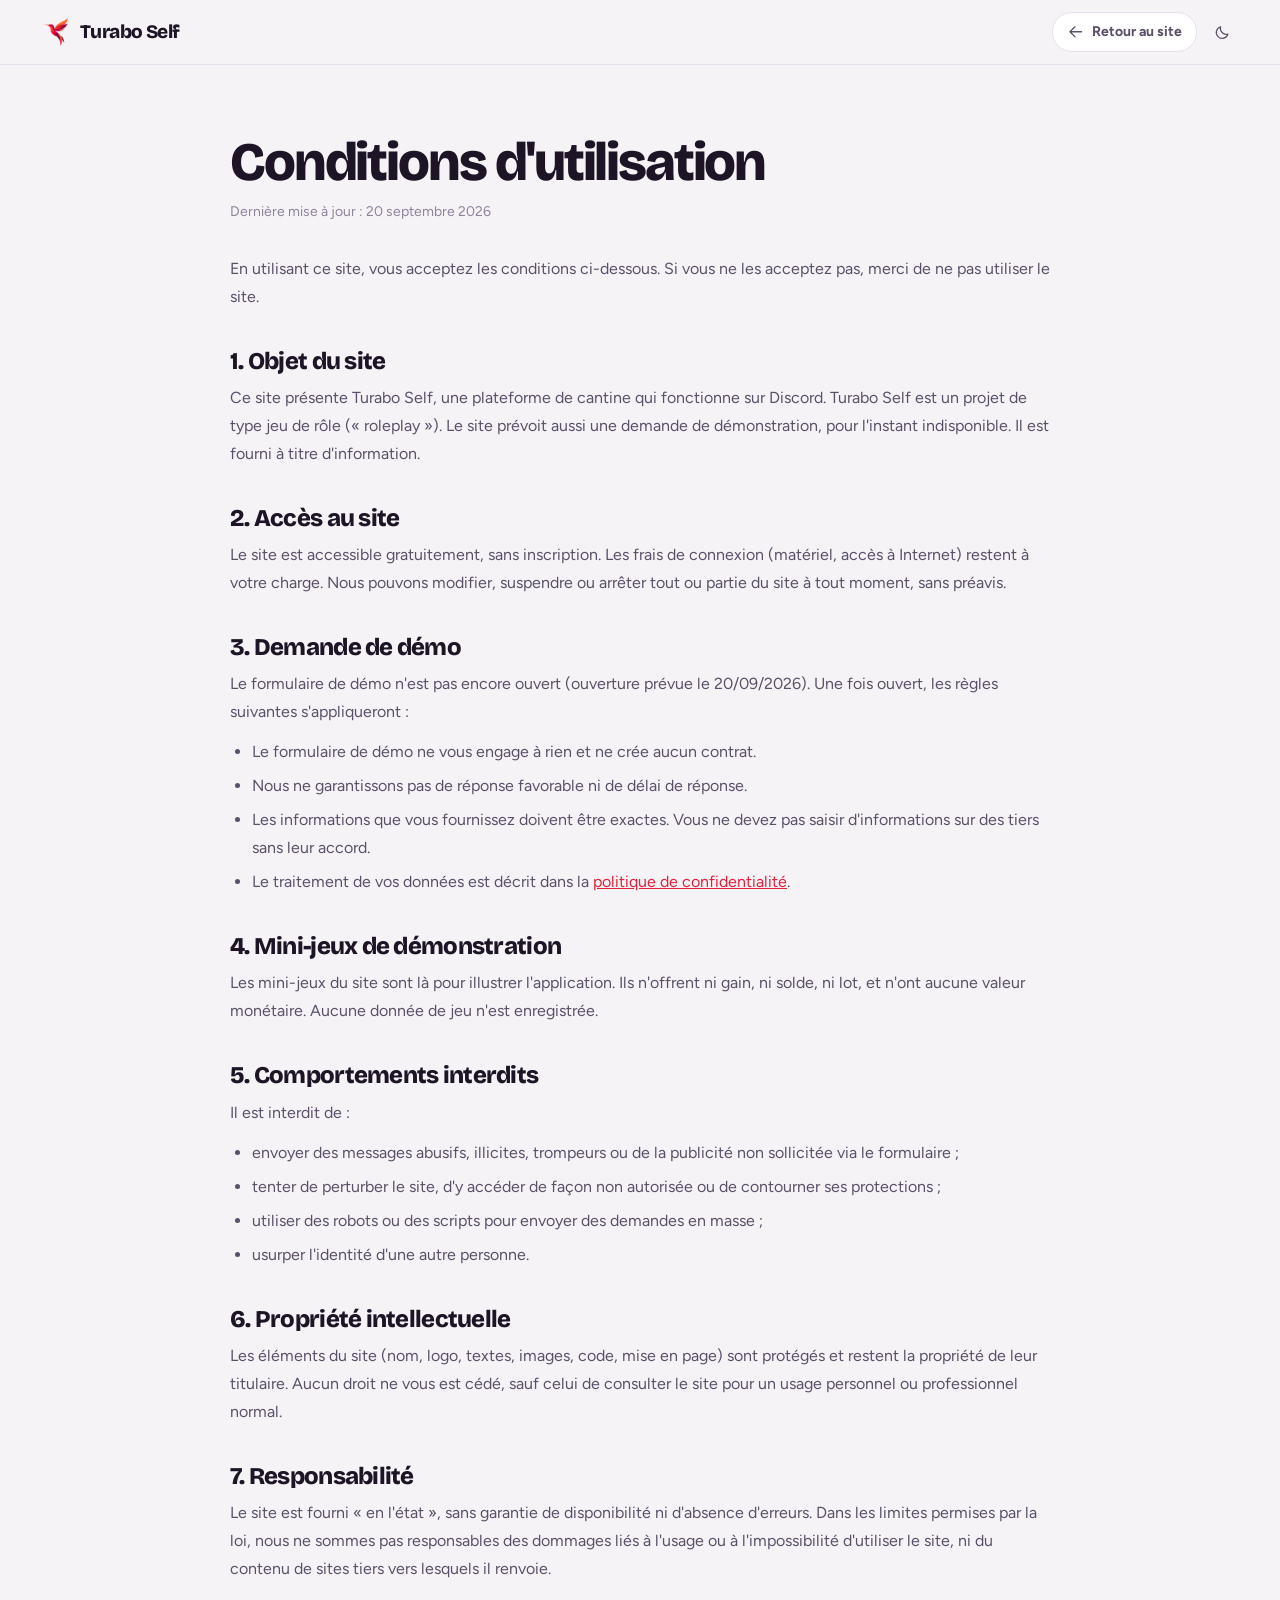
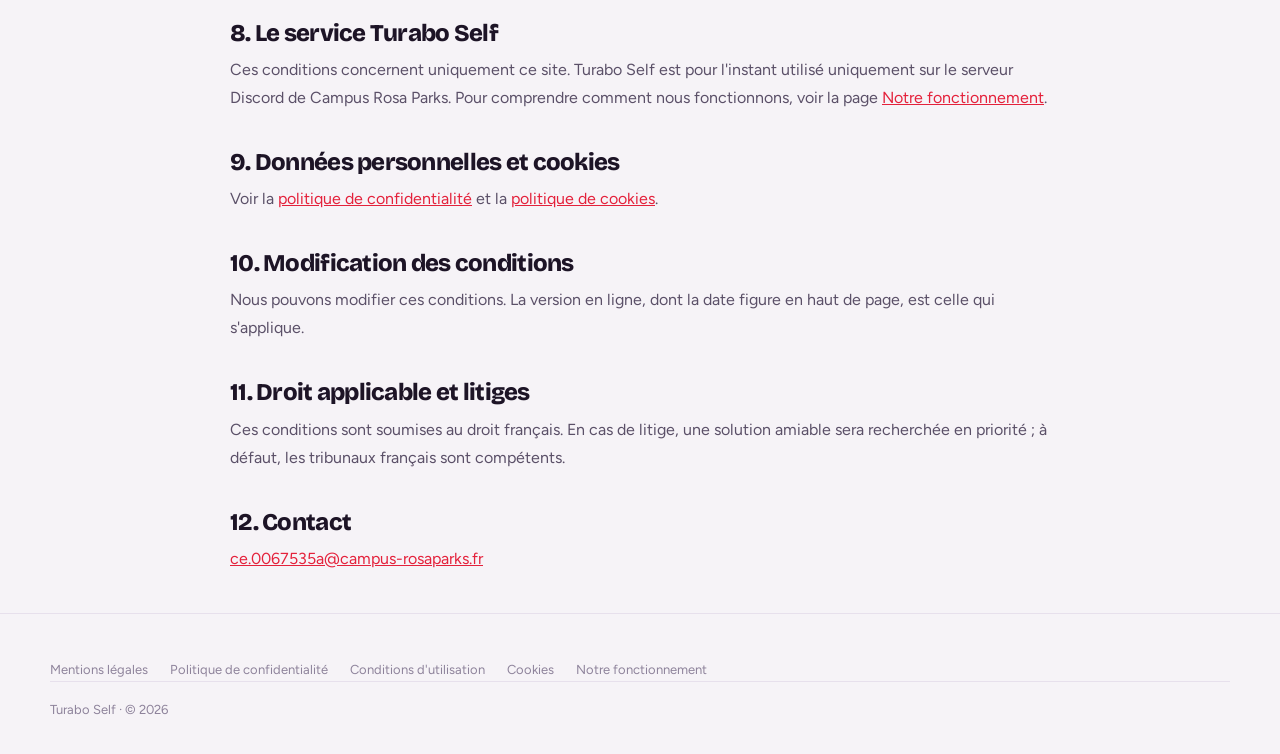
==== commit 72cfac85: "Update conditions.html" ====
--- a/conditions.html
+++ b/conditions.html
@@ -32,12 +32,13 @@
 <p>En utilisant ce site, vous acceptez les conditions ci-dessous. Si vous ne les acceptez pas, merci de ne pas utiliser le site.</p>
 
 <h2>1. Objet du site</h2>
-<p>Ce site présente Turabo Self, une plateforme de cantine pour les établissements, et permet de demander une démonstration. Il est fourni à titre d'information.</p>
+<p>Ce site présente Turabo Self, une plateforme de cantine qui fonctionne sur Discord. Turabo Self est un projet de type jeu de rôle (« roleplay »). Le site prévoit aussi une demande de démonstration, pour l'instant indisponible. Il est fourni à titre d'information.</p>
 
 <h2>2. Accès au site</h2>
 <p>Le site est accessible gratuitement, sans inscription. Les frais de connexion (matériel, accès à Internet) restent à votre charge. Nous pouvons modifier, suspendre ou arrêter tout ou partie du site à tout moment, sans préavis.</p>
 
 <h2>3. Demande de démo</h2>
+<p>Le formulaire de démo n'est pas encore ouvert (ouverture prévue le 20/09/2026). Une fois ouvert, les règles suivantes s'appliqueront :</p>
 <ul>
   <li>Le formulaire de démo ne vous engage à rien et ne crée aucun contrat.</li>
   <li>Nous ne garantissons pas de réponse favorable ni de délai de réponse.</li>
@@ -64,7 +65,7 @@
 <p>Le site est fourni « en l'état », sans garantie de disponibilité ni d'absence d'erreurs. Dans les limites permises par la loi, nous ne sommes pas responsables des dommages liés à l'usage ou à l'impossibilité d'utiliser le site, ni du contenu de sites tiers vers lesquels il renvoie.</p>
 
 <h2>8. Le service Turabo Self</h2>
-<p>Ces conditions concernent uniquement ce site. L'utilisation de l'application Turabo Self par un établissement est régie par un accord distinct, conclu avec lui.</p>
+<p>Ces conditions concernent uniquement ce site. Turabo Self est pour l'instant utilisé uniquement sur le serveur Discord de Campus Rosa Parks. Pour comprendre comment nous fonctionnons, voir la page <a href="fonctionnement.html">Notre fonctionnement</a>.</p>
 
 <h2>9. Données personnelles et cookies</h2>
 <p>Voir la <a href="confidentialite.html">politique de confidentialité</a> et la <a href="cookies.html">politique de cookies</a>.</p>
@@ -86,6 +87,7 @@
       <a href="confidentialite.html">Politique de confidentialité</a>
       <a href="conditions.html">Conditions d'utilisation</a>
       <a href="cookies.html">Cookies</a>
+      <a href="fonctionnement.html">Notre fonctionnement</a>
     </nav>
     <p class="foot-note">Turabo Self · © 2026</p>
   </div>
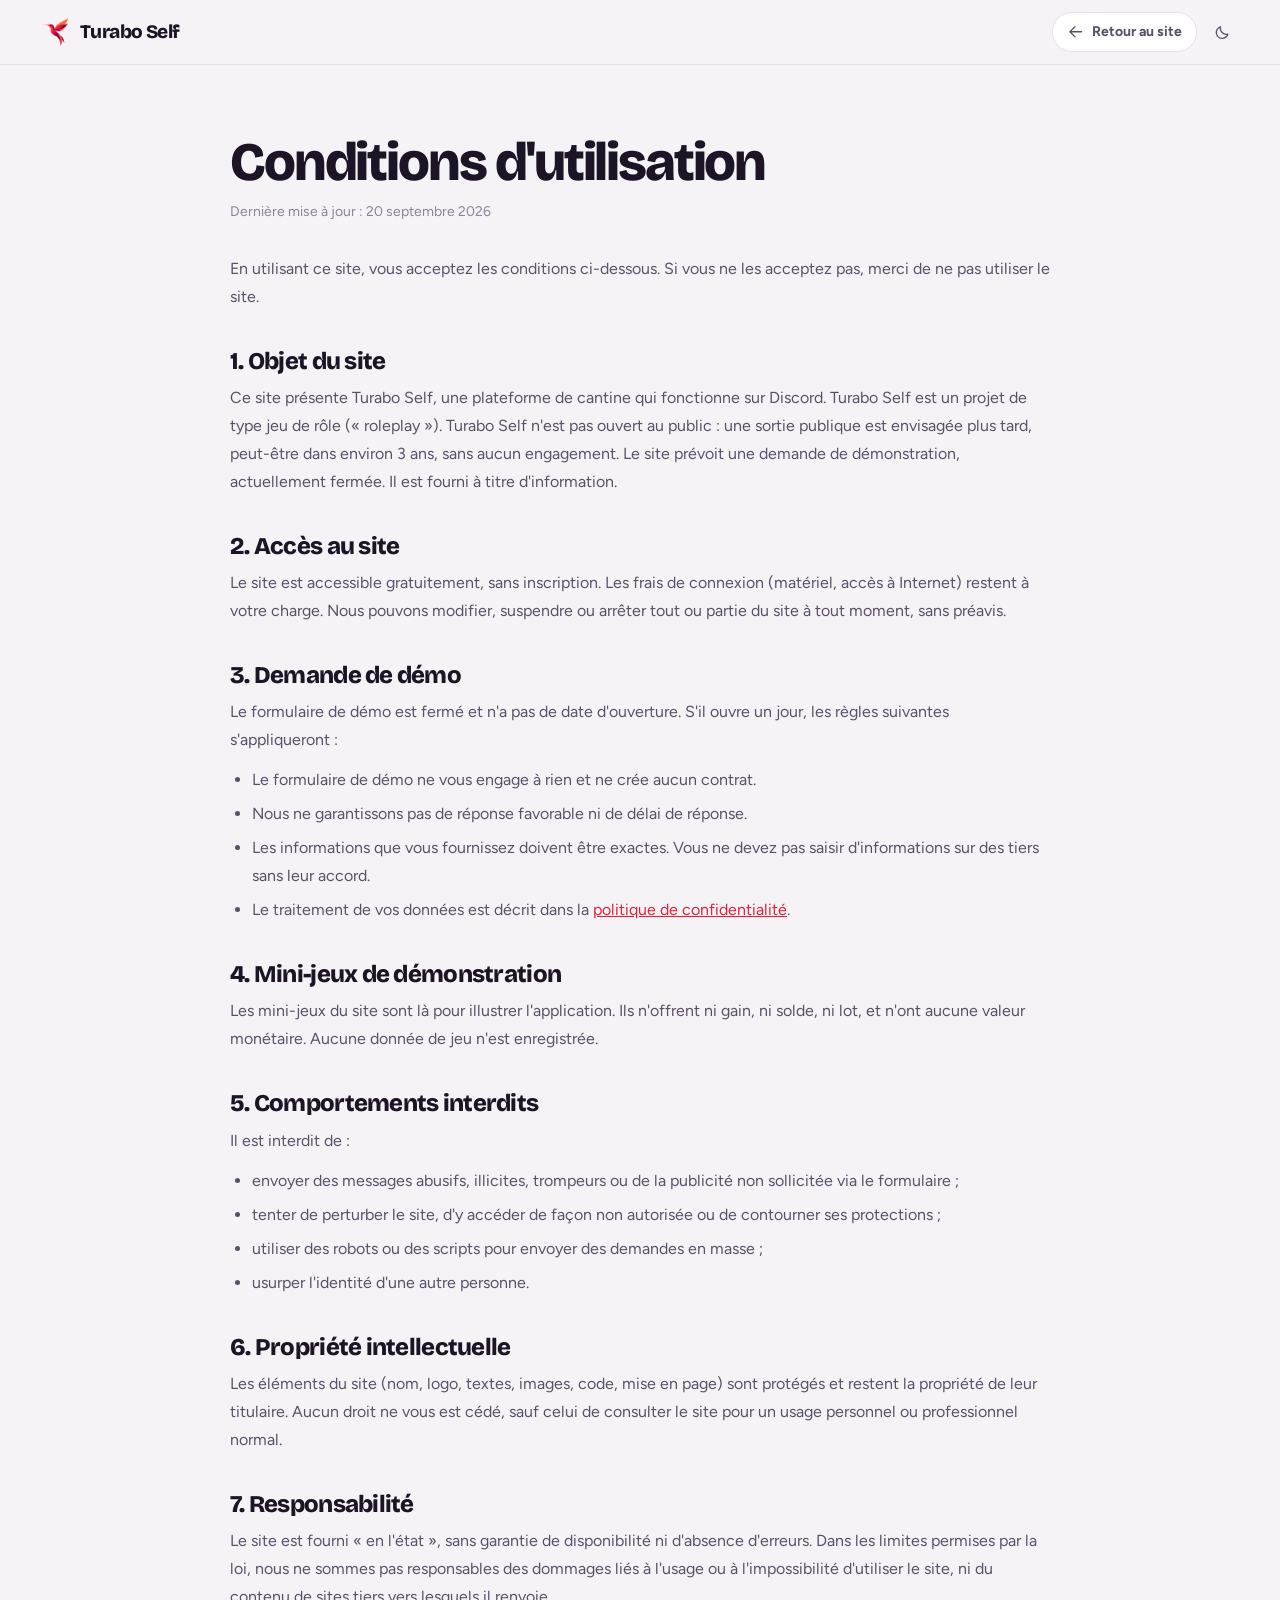
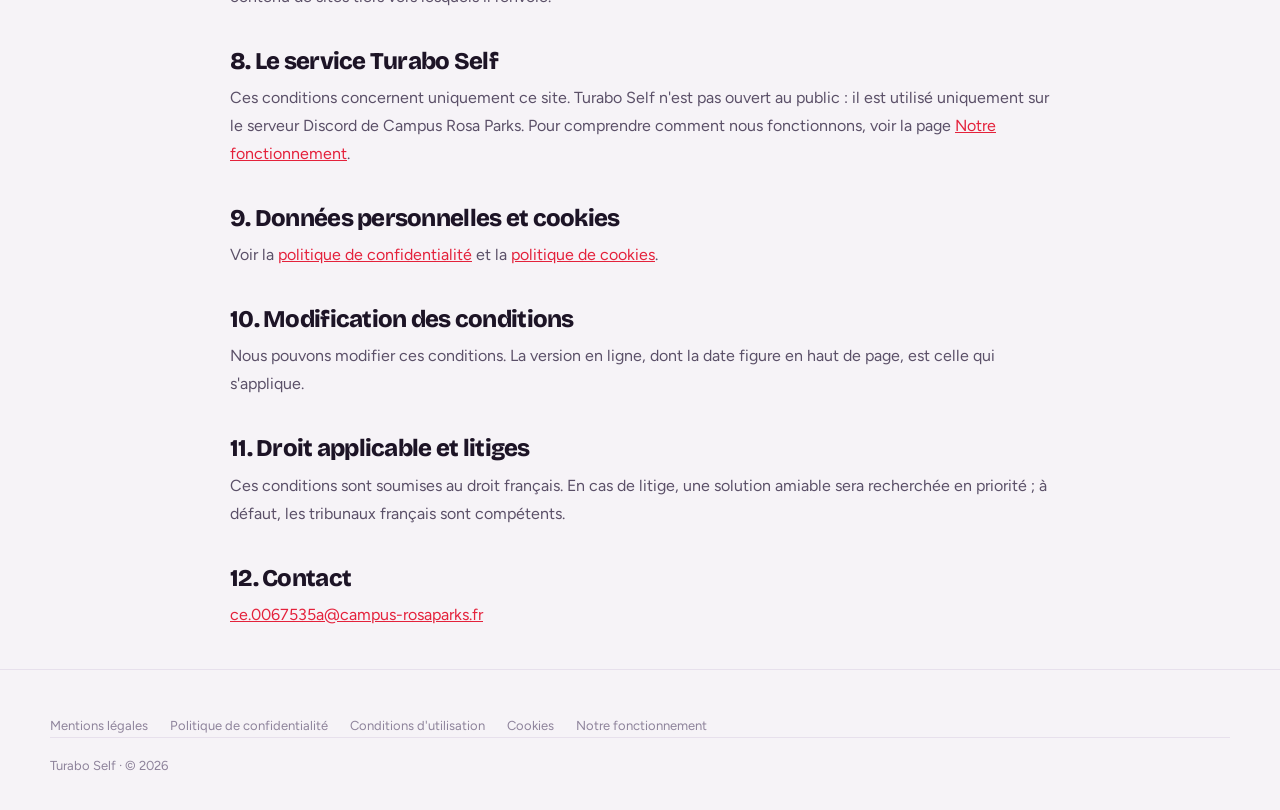
==== commit 936e0803: "Update conditions.html" ====
--- a/conditions.html
+++ b/conditions.html
@@ -32,13 +32,13 @@
 <p>En utilisant ce site, vous acceptez les conditions ci-dessous. Si vous ne les acceptez pas, merci de ne pas utiliser le site.</p>
 
 <h2>1. Objet du site</h2>
-<p>Ce site présente Turabo Self, une plateforme de cantine qui fonctionne sur Discord. Turabo Self est un projet de type jeu de rôle (« roleplay »). Le site prévoit aussi une demande de démonstration, pour l'instant indisponible. Il est fourni à titre d'information.</p>
+<p>Ce site présente Turabo Self, une plateforme de cantine qui fonctionne sur Discord. Turabo Self est un projet de type jeu de rôle (« roleplay »). Turabo Self n'est pas ouvert au public : une sortie publique est envisagée plus tard, peut-être dans environ 3 ans, sans aucun engagement. Le site prévoit une demande de démonstration, actuellement fermée. Il est fourni à titre d'information.</p>
 
 <h2>2. Accès au site</h2>
 <p>Le site est accessible gratuitement, sans inscription. Les frais de connexion (matériel, accès à Internet) restent à votre charge. Nous pouvons modifier, suspendre ou arrêter tout ou partie du site à tout moment, sans préavis.</p>
 
 <h2>3. Demande de démo</h2>
-<p>Le formulaire de démo n'est pas encore ouvert (ouverture prévue le 20/09/2026). Une fois ouvert, les règles suivantes s'appliqueront :</p>
+<p>Le formulaire de démo est fermé et n'a pas de date d'ouverture. S'il ouvre un jour, les règles suivantes s'appliqueront :</p>
 <ul>
   <li>Le formulaire de démo ne vous engage à rien et ne crée aucun contrat.</li>
   <li>Nous ne garantissons pas de réponse favorable ni de délai de réponse.</li>
@@ -65,7 +65,7 @@
 <p>Le site est fourni « en l'état », sans garantie de disponibilité ni d'absence d'erreurs. Dans les limites permises par la loi, nous ne sommes pas responsables des dommages liés à l'usage ou à l'impossibilité d'utiliser le site, ni du contenu de sites tiers vers lesquels il renvoie.</p>
 
 <h2>8. Le service Turabo Self</h2>
-<p>Ces conditions concernent uniquement ce site. Turabo Self est pour l'instant utilisé uniquement sur le serveur Discord de Campus Rosa Parks. Pour comprendre comment nous fonctionnons, voir la page <a href="fonctionnement.html">Notre fonctionnement</a>.</p>
+<p>Ces conditions concernent uniquement ce site. Turabo Self n'est pas ouvert au public : il est utilisé uniquement sur le serveur Discord de Campus Rosa Parks. Pour comprendre comment nous fonctionnons, voir la page <a href="fonctionnement.html">Notre fonctionnement</a>.</p>
 
 <h2>9. Données personnelles et cookies</h2>
 <p>Voir la <a href="confidentialite.html">politique de confidentialité</a> et la <a href="cookies.html">politique de cookies</a>.</p>
--- a/style.css
+++ b/style.css
@@ -379,3 +379,12 @@
 .legal .box p { color: var(--ink); margin: 0; }
 mark.todo { background: #FFE38A; color: #4A3500; padding: 1px 7px; border-radius: 6px; font-weight: 700; }
 :root[data-theme="dark"] mark.todo { background: #6B5300; color: #FFE9A8; }
+
+/* Boutons et cartes de lien dans les pages de texte */
+.legal a.btn { text-decoration: none; }
+.legal a.btn-primary { color: #fff; }
+.legal a.btn-ghost { color: var(--ink); }
+.legal a.btn-ghost:hover { color: var(--primary); }
+.link-cards { display: grid; gap: 16px; margin: 22px 0 8px; }
+.link-cards .card h3 { font-size: 20px; font-weight: 800; letter-spacing: -0.03em; margin: 0 0 6px; }
+.link-cards .card p { margin: 0 0 16px; }
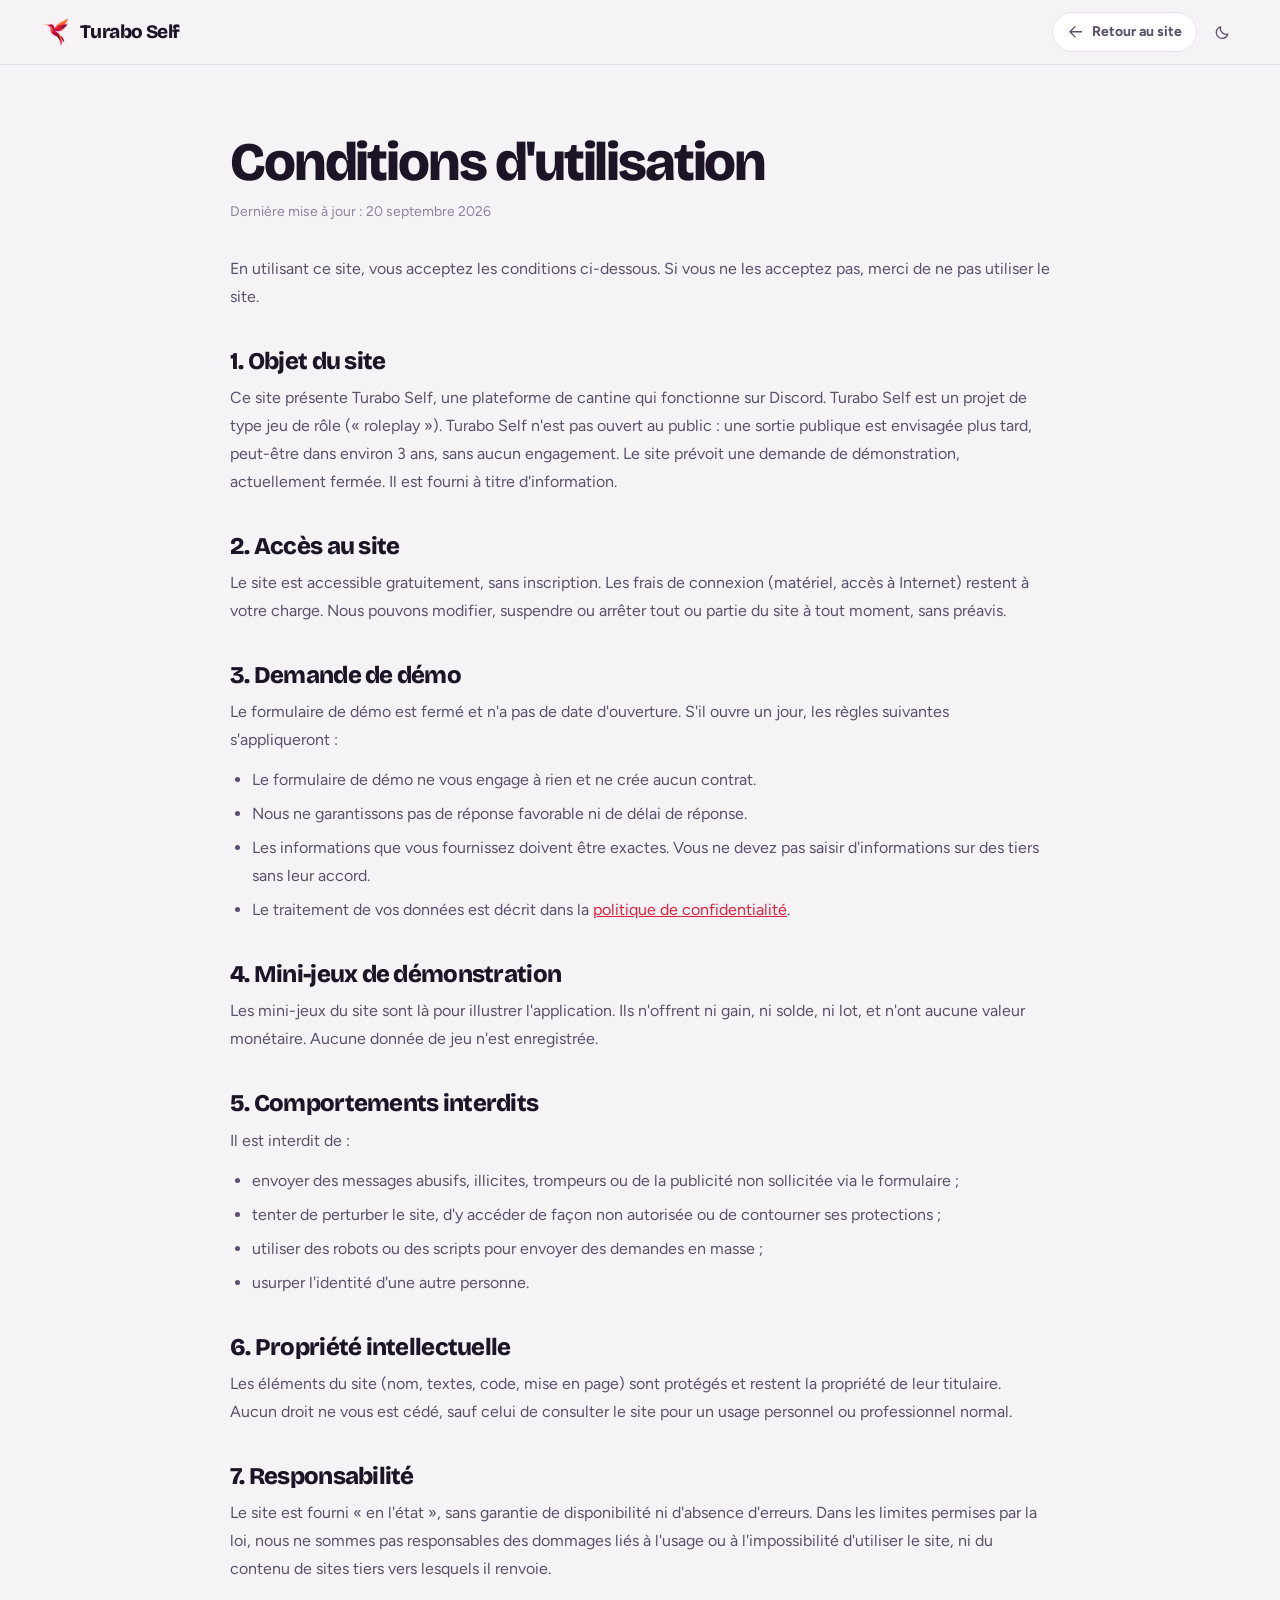
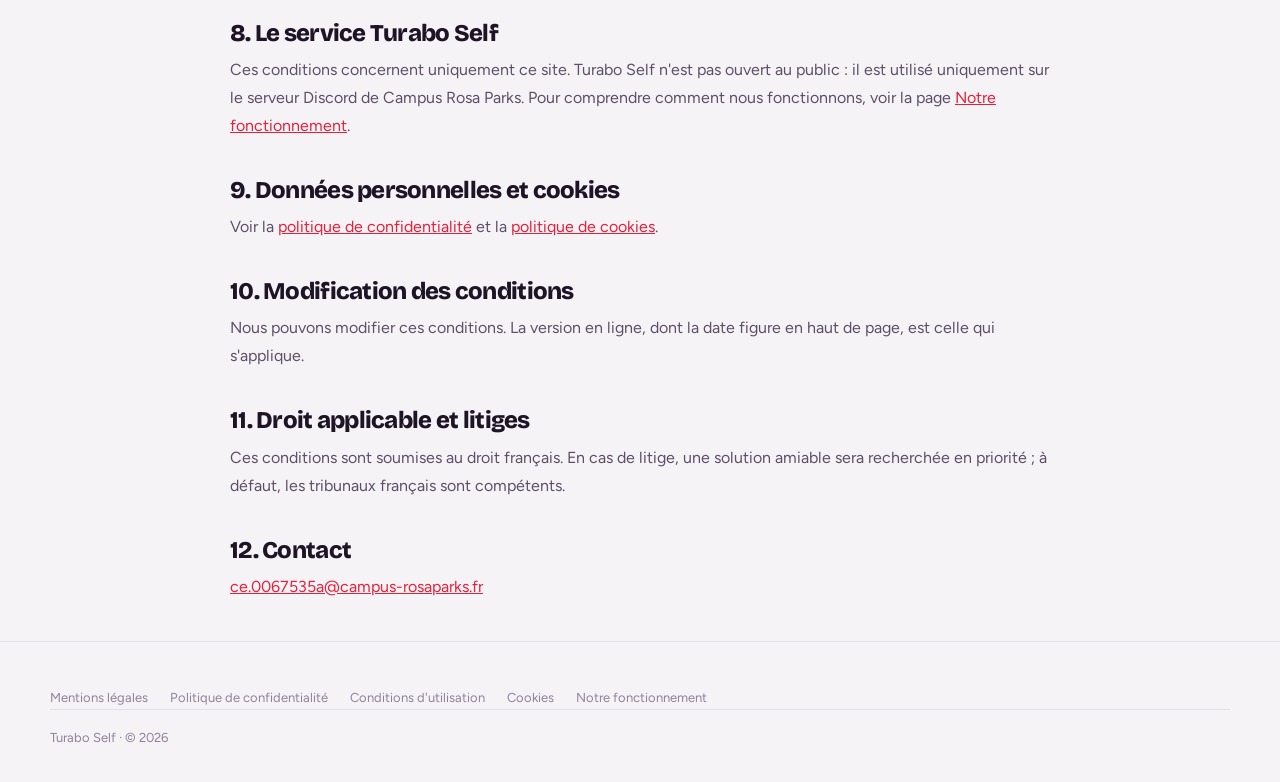
==== commit 54f97d93: "Update conditions.html" ====
--- a/conditions.html
+++ b/conditions.html
@@ -59,7 +59,7 @@
 </ul>
 
 <h2>6. Propriété intellectuelle</h2>
-<p>Les éléments du site (nom, logo, textes, images, code, mise en page) sont protégés et restent la propriété de leur titulaire. Aucun droit ne vous est cédé, sauf celui de consulter le site pour un usage personnel ou professionnel normal.</p>
+<p>Les éléments du site (nom, textes, code, mise en page) sont protégés et restent la propriété de leur titulaire. Aucun droit ne vous est cédé, sauf celui de consulter le site pour un usage personnel ou professionnel normal.</p>
 
 <h2>7. Responsabilité</h2>
 <p>Le site est fourni « en l'état », sans garantie de disponibilité ni d'absence d'erreurs. Dans les limites permises par la loi, nous ne sommes pas responsables des dommages liés à l'usage ou à l'impossibilité d'utiliser le site, ni du contenu de sites tiers vers lesquels il renvoie.</p>
